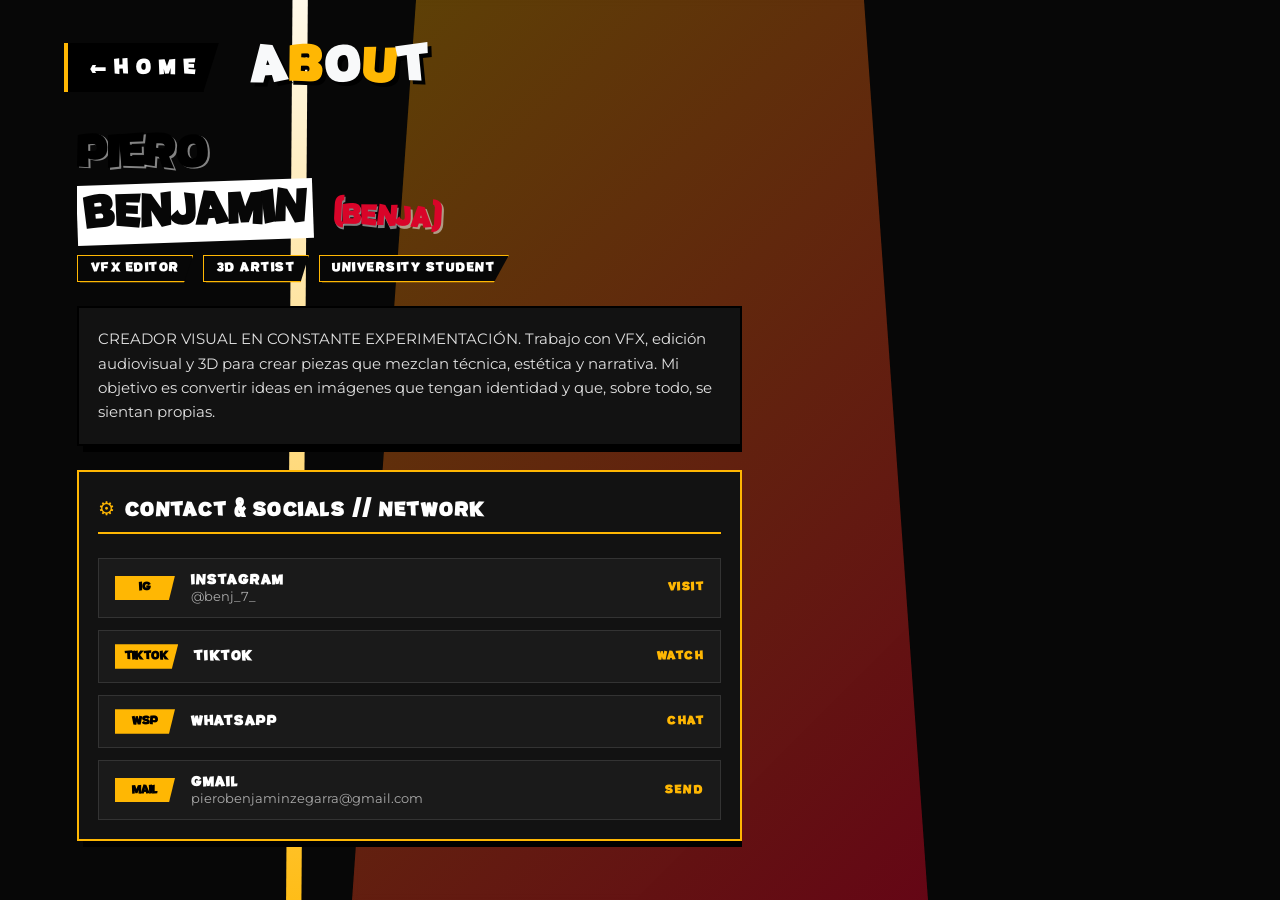
==== about.html @ 5048f547 "Publicacion inicial del portafolio Persona 3 UI" ====
<!--
  Archivo: about.html
  Descripción: Estructura HTML5 para la sección Sobre Mí en Modo Oscuro con video bg_about.mp4, tema Amarillo Eléctrico (#ffb703), perfil de Benja y Gear Stats.
  Fecha de última modificación: 2026-08-24
  Autor: Antigravity
-->
<!DOCTYPE html>
<html lang="es">
<head>
  <meta charset="UTF-8">
  <meta name="viewport" content="width=device-width, initial-scale=1.0">
  <title>Sobre Mí -(Benja)</title>
  <!-- Importación de Google Fonts: 'Anton' y 'Montserrat' -->
  <link rel="preconnect" href="https://fonts.googleapis.com">
  <link rel="preconnect" href="https://fonts.gstatic.com" crossorigin>
  <link href="https://fonts.googleapis.com/css2?family=Anton&family=Montserrat:wght@500;700;900&display=swap" rel="stylesheet">
  <link rel="stylesheet" href="styles.css?v=6.0">
</head>
<body class="theme-yellow-about">

  <!-- Cortinilla de Transición de Persiana (scaleX desde el centro) -->
  <div id="page-transition" class="scale-wipe active"></div>

  <!-- Fallback inmediato para asegurar el retiro de la cortinilla en cualquier entorno -->
  <script>
    requestAnimationFrame(() => {
      const pt = document.getElementById('page-transition');
      if (pt) {
        pt.classList.add('exit');
        setTimeout(() => { pt.classList.remove('exit', 'active'); }, 150);
      }
    });
  </script>

  <!-- Contenedor global (100vw, 100vh) -->
  <div class="p3r-global-container">

    <!-- Video de Fondo Animado para Sobre Mí -->
    <video class="bg-animated" autoplay loop muted playsinline>
      <source src="assets/videos/bg_about.mp4" type="video/mp4">
    </video>

    <!-- Bloque poligonal masivo en el centro de la pantalla (#accent-panel) -->
    <div id="accent-panel"></div>

    <!-- Franja de acento oblicua secundaria -->
    <div class="p3r-yellow-slash"></div>

    <!-- Sistema de Partículas Flotantes en Amarillo/Blanco -->
    <div id="particles-container">
      <div class="particle p1"></div>
      <div class="particle p2"></div>
      <div class="particle p3"></div>
      <div class="particle p4"></div>
      <div class="particle p5"></div>
      <div class="particle p6"></div>
      <div class="particle p7"></div>
      <div class="particle p8"></div>
    </div>

    <!-- Encabezado con Botón de Regreso -->
    <header class="p3r-header-nav">
      <a href="index.html" class="p3r-back-btn btn-yellow">
        <span>&larr;</span> <span>H</span><span>O</span><span>M</span><span>E</span>
      </a>
      <h1 class="p3r-page-title title-yellow">
        <span>A</span><span>B</span><span>O</span><span>U</span><span>T</span>
      </h1>
    </header>

    <!-- Lado Izquierdo: Bloque de Texto Dinámico & Perfil -->
    <main class="about-content-left">

      <!-- Nombre Principal Dinámico -->
      <div class="profile-header-box">
        <h1 class="profile-fullname">
          <span>P</span><span>I</span><span>E</span><span>R</span><span>O</span>
          <br>
          <span class="highlight-yellow"><span>B</span><span>E</span><span>N</span><span>J</span><span>A</span><span>M</span><span>I</span><span>N</span></span>
          <span class="nickname-tag">(BENJA)</span>
        </h1>

        <!-- Títulos Destacados -->
        <div class="profile-roles-container">
          <span class="role-badge">VFX EDITOR</span>
          <span class="role-badge">3D ARTIST</span>
          <span class="role-badge">UNIVERSITY STUDENT</span>
        </div>
      </div>

      <!-- Biografía Breve -->
      <div class="profile-bio-box">
        <p>
          CREADOR VISUAL EN CONSTANTE EXPERIMENTACIÓN.
Trabajo con VFX, edición audiovisual y 3D para crear piezas que mezclan técnica, estética y narrativa. Mi objetivo es convertir ideas en imágenes que tengan identidad y que, sobre todo, se sientan propias.
        </p>
      </div>

      <!-- Sección de Redes Sociales y Contacto: CONTACT & SOCIALS // NETWORK -->
      <section class="gear-inventory-box">
        <div class="inventory-header">
          <span class="inv-icon">&#9881;</span>
          <h2>CONTACT & SOCIALS // NETWORK</h2>
        </div>

        <div class="social-grid">
          <!-- Item 1: Instagram -->
          <a href="https://www.instagram.com/benj_7_/?hl=es" target="_blank" rel="noopener noreferrer" class="social-btn inventory-item">
            <div class="item-slot-icon">IG</div>
            <div class="item-details">
              <span class="item-name">INSTAGRAM</span>
              <span class="item-spec">@benj_7_</span>
            </div>
            <span class="item-status">VISIT</span>
          </a>

          <!-- Item 2: TikTok -->
          <a href="https://www.tiktok.com/@perrowaton.edits?is_from_webapp=1&sender_device=pc" target="_blank" rel="noopener noreferrer" class="social-btn inventory-item">
            <div class="item-slot-icon">TIKTOK</div>
            <div class="item-details">
              <span class="item-name">TIKTOK</span>
            </div>
            <span class="item-status">WATCH</span>
          </a>

          <!-- Item 3: WhatsApp -->
          <a href="https://wa.me/51964593718" target="_blank" rel="noopener noreferrer" class="social-btn inventory-item">
            <div class="item-slot-icon">WSP</div>
            <div class="item-details">
              <span class="item-name">WHATSAPP</span>
            </div>
            <span class="item-status">CHAT</span>
          </a>

          <!-- Item 4: Gmail -->
          <a href="https://mail.google.com/mail/?view=cm&fs=1&to=pierobenjaminzegarra@gmail.com" target="_blank" rel="noopener noreferrer" class="social-btn inventory-item">
            <div class="item-slot-icon">MAIL</div>
            <div class="item-details">
              <span class="item-name">GMAIL</span>
              <span class="item-spec">pierobenjaminzegarra@gmail.com</span>
            </div>
            <span class="item-status">SEND</span>
          </a>
        </div>
      </section>

    </main>

    <!-- Lado Derecho: Contenedor del Avatar (Preparado para render PNG transparente) -->
    <div id="avatar-container">
      <!-- Espacio reservado listo para recibir el render PNG del personaje -->
    </div>

  </div>

  <!-- Script JavaScript Principal -->
  <script type="module" src="script.js"></script>
</body>
</html>
---- styles.css ----
/*
  Archivo: styles.css
  Descripción: Estilos CSS para Persona 3 Reload con Habilidades compactadas a 40vw (sin franja cruzada en skills.html), dejando 100% libre el rostro y cuerpo del personaje en el video, fuente 'Potato_sans-Black', rebote muelle e inversión de colores.
  Fecha de última modificación: 2026-08-24
  Autor: Antigravity
*/

/* Importación de fuente personalizada local Potato_sans-Black */
@font-face {
  font-family: 'Potato_sans-Black';
  src: url('assets/fonts/Potato_sans-Black.otf') format('opentype'),
       url('assets/fonts/Potato_sans-Black.woff2') format('woff2'),
       url('assets/fonts/Potato_sans-Black.woff') format('woff'),
       url('assets/fonts/Potato_sans-Black.ttf') format('truetype'),
       local('Potato_sans-Black'),
       local('Potato Sans Black'),
       local('PotatoSans-Black');
  font-weight: 900;
  font-style: normal;
  font-display: swap;
}

/* 
  Definición de Variables CSS de la Paleta de Colores
*/
:root {
  --primary-color: #00b4d8;
  --secondary-color: #03045e;
  --accent-light: #f4f6f9;
  --dark-bg: #000000;
  --shadow-color: #000000;

  /* Modo Oscuro (Dark Mode Persona UI) */
  --bg-dark-base: #070707;
  --text-main: #f8f9fa;
  --accent-red: #d90429;
  --accent-cyan: #00f5d4;
  --accent-yellow: #ffb703;
  --card-bg: #1e1e1e;
}

/* Reset global - Restricción estricta: Ángulos afilados (sin border-radius) */
* {
  margin: 0;
  padding: 0;
  box-sizing: border-box;
  border-radius: 0 !important;
}

html, body {
  width: 100vw;
  height: 100vh;
  overflow: hidden;
  font-family: 'Montserrat', sans-serif;
  background-color: var(--bg-dark-base);
  color: var(--text-main);
}

body.theme-dark-crimson,
body.theme-cyan-skills,
body.theme-yellow-about {
  background-color: var(--bg-dark-base);
}

/* 
  1. Contenedor Global Absoluto
*/
.p3r-global-container {
  position: absolute;
  top: 0;
  left: 0;
  width: 100vw;
  height: 100vh;
  overflow: hidden;
  background-color: transparent !important;
  z-index: 1;
}

body.theme-dark-crimson .p3r-global-container,
body.theme-cyan-skills .p3r-global-container,
body.theme-yellow-about .p3r-global-container {
  background-color: transparent !important;
}

/* 
  Video de Fondo Animado (.bg-animated)
*/
.bg-animated {
  position: absolute;
  top: 0;
  left: 0;
  width: 100vw;
  height: 100vh;
  object-fit: cover;
  z-index: 2;
  pointer-events: none;
  opacity: 1;
  filter: contrast(105%) brightness(100%);
}

/* 
  2. Geometría (#accent-panel) - Ajustada en todas las pestañas
*/
#accent-panel {
  position: absolute;
  top: 0;
  left: 0;
  width: 35vw;
  height: 100vh;
  background: linear-gradient(135deg, rgba(217, 4, 41, 0.35) 0%, rgba(7, 7, 7, 0.8) 100%);
  clip-path: polygon(0 0, 85% 0, 65% 100%, 0 100%);
  z-index: 3;
  backdrop-filter: blur(4px);
}

body.theme-cyan-skills #accent-panel {
  position: absolute;
  top: 0;
  right: 0;
  left: auto;
  width: 30vw;
  height: 100vh;
  background: linear-gradient(135deg, rgba(0, 245, 212, 0.25) 0%, rgba(0, 119, 182, 0.5) 100%);
  clip-path: polygon(50% 0, 100% 0, 100% 100%, 30% 100%);
  z-index: 3;
  backdrop-filter: blur(4px);
}

body.theme-yellow-about #accent-panel {
  position: absolute;
  top: 0;
  left: 25vw;
  width: 50vw;
  height: 100vh;
  background: linear-gradient(135deg, rgba(255, 183, 3, 0.35) 0%, rgba(217, 4, 41, 0.45) 100%);
  clip-path: polygon(15% 0, 85% 0, 95% 100%, 5% 100%);
  z-index: 3;
  backdrop-filter: blur(4px);
}

/* 
  Franjas Diagonales de Acento Afiladas
*/
.p3r-left-slash {
  position: absolute;
  top: -10vh;
  left: 26vw;
  width: 3vw;
  height: 120vh;
  background: linear-gradient(180deg, #ffffff 0%, #d90429 100%);
  clip-path: polygon(30% 0, 70% 0, 50% 100%, 10% 100%);
  z-index: 4;
  box-shadow: 4px 0 15px rgba(217, 4, 41, 0.7);
}

.p3r-right-slash-cyan {
  position: absolute;
  top: -10vh;
  right: 26vw;
  width: 3vw;
  height: 120vh;
  background: linear-gradient(180deg, #ffffff 0%, #00f5d4 100%);
  clip-path: polygon(45% 0, 85% 0, 40% 100%, 0 100%);
  z-index: 4;
  box-shadow: -4px 0 15px rgba(0, 245, 212, 0.7);
}

.p3r-yellow-slash {
  position: absolute;
  top: -10vh;
  left: 22vw;
  width: 3vw;
  height: 120vh;
  background: linear-gradient(180deg, #ffffff 0%, #ffb703 100%);
  clip-path: polygon(30% 0, 70% 0, 50% 100%, 10% 100%);
  z-index: 4;
  box-shadow: 4px 0 15px rgba(255, 183, 3, 0.7);
}

/* 
  3. Sistema de Partículas Flotantes
*/
#particles-container {
  position: absolute;
  top: 0;
  left: 0;
  width: 100vw;
  height: 100vh;
  overflow: hidden;
  z-index: 3;
  pointer-events: none;
}

.particle {
  position: absolute;
  bottom: -30px;
  background: rgba(255, 255, 255, 0.4);
  border-radius: 50% !important;
  box-shadow: 0 0 10px rgba(0, 180, 216, 0.6);
  pointer-events: none;
  animation: floatUp 15s linear infinite;
}

body.theme-dark-crimson .particle { box-shadow: 0 0 10px rgba(217, 4, 41, 0.6); }
body.theme-cyan-skills .particle  { box-shadow: 0 0 10px rgba(0, 245, 212, 0.6); }
body.theme-yellow-about .particle { box-shadow: 0 0 10px rgba(255, 183, 3, 0.6); }

@keyframes floatUp {
  0% { transform: translateY(100vh) scale(0.8); opacity: 0; }
  20% { opacity: 0.6; }
  80% { opacity: 0.85; }
  100% { transform: translateY(-100vh) scale(1.25); opacity: 0; }
}

.particle.p1  { left: 5%;  width: 8px;  height: 8px;  animation-duration: 12s; animation-delay: 0s;   background: rgba(255, 255, 255, 0.6); }
.particle.p2  { left: 14%; width: 14px; height: 14px; animation-duration: 18s; animation-delay: 2s;   background: rgba(217, 4, 41, 0.5); }
.particle.p3  { left: 22%; width: 6px;  height: 6px;  animation-duration: 10s; animation-delay: 4s;   background: rgba(255, 255, 255, 0.5); }
.particle.p4  { left: 30%; width: 12px; height: 12px; animation-duration: 15s; animation-delay: 1s;   background: rgba(248, 249, 250, 0.4); }
.particle.p5  { left: 38%; width: 10px; height: 10px; animation-duration: 13s; animation-delay: 5s;   background: rgba(255, 255, 255, 0.7); }
.particle.p6  { left: 45%; width: 16px; height: 16px; animation-duration: 19s; animation-delay: 3s;   background: rgba(0, 245, 212, 0.6); }
.particle.p7  { left: 52%; width: 8px;  height: 8px;  animation-duration: 11s; animation-delay: 6s;   background: rgba(255, 255, 255, 0.4); }
.particle.p8  { left: 60%; width: 15px; height: 15px; animation-duration: 16s; animation-delay: 0.5s; background: rgba(248, 249, 250, 0.5); }

/* 
  4. Elementos Geométricos de Inicio (index.html)
*/
.p3r-accent-layer {
  position: absolute;
  top: 0;
  right: 0;
  width: 35vw;
  height: 100vh;
  background: linear-gradient(135deg, rgba(0, 180, 216, 0.4) 0%, rgba(3, 4, 94, 0.65) 100%);
  clip-path: polygon(35% 0%, 100% 0%, 100% 100%, 10% 100%);
  z-index: 3;
  backdrop-filter: blur(3px);
}

.p3r-right-panel {
  position: absolute;
  top: 0;
  right: 0;
  width: 25vw;
  height: 100vh;
  background: linear-gradient(135deg, rgba(244, 246, 249, 0.35) 0%, rgba(200, 230, 245, 0.5) 100%);
  clip-path: polygon(45% 0%, 100% 0%, 100% 100%, 20% 100%);
  z-index: 4;
  backdrop-filter: blur(3px);
}

.p3r-slash-accent {
  position: absolute;
  top: -10vh;
  right: 24vw;
  width: 3.5vw;
  height: 120vh;
  background: linear-gradient(180deg, #ffffff 0%, #e0f7fa 100%);
  clip-path: polygon(45% 0%, 85% 0%, 40% 100%, 0% 100%);
  z-index: 5;
  box-shadow: -4px 0 15px rgba(255, 255, 255, 0.7);
}

/* 
  5. Bloque de Perfil (Inicio)
*/
.p3r-profile-block {
  position: absolute;
  top: 6vh;
  left: 5vw;
  z-index: 50;
  display: flex;
  flex-direction: column;
  gap: 0.4rem;
}

.p3r-profile-name {
  font-family: 'Potato_sans-Black', 'Anton', 'Impact', sans-serif;
  font-size: clamp(1.7rem, 2.6vw, 2.5rem);
  text-transform: uppercase;
  color: #ffffff;
  letter-spacing: 2px;
  line-height: 1.1;
  text-shadow: 3px 3px 0px #000000, 5px 5px 0px rgba(0, 0, 0, 0.7);
}

.p3r-profile-bio {
  font-family: 'Montserrat', sans-serif;
  font-weight: 700;
  font-size: clamp(0.75rem, 1.1vw, 0.95rem);
  color: #ffffff;
  background-color: #000000;
  padding: 0.4rem 0.8rem;
  display: inline-block;
  letter-spacing: 1.5px;
  text-transform: uppercase;
  clip-path: polygon(0 0, 100% 0, 95% 100%, 0 100%);
  width: fit-content;
}

/* 
  6. Menú de Navegación Persona 3 Reload
*/
.p3r-nav-menu {
  position: absolute;
  bottom: 8vh;
  left: 5vw;
  z-index: 50;
  display: flex;
  flex-direction: column;
  gap: 1.4rem;
  user-select: none;
}

.p3r-menu-item {
  display: inline-flex;
  align-items: center;
  text-decoration: none;
  font-family: 'Potato_sans-Black', 'Anton', 'Impact', sans-serif;
  font-size: clamp(2.5rem, 4.4vw, 4.0rem);
  text-transform: uppercase;
  letter-spacing: 2px;
  cursor: pointer;
  position: relative;
  padding: 0.2rem 0.8rem;
  transform-origin: left center;
  transition: transform 0.3s cubic-bezier(0.68, -0.6, 0.32, 1.6), background-color 0.2s ease, clip-path 0.2s ease;
}

.p3r-menu-item span {
  display: inline-block;
  color: #ffffff;
  text-shadow: 4px 4px 0px #000000;
  transition: transform 0.25s cubic-bezier(0.68, -0.6, 0.32, 1.6), color 0.2s ease, background-color 0.2s ease, box-shadow 0.2s ease, border-color 0.2s ease;
}

/* --- PROJECTS --- */
.p3r-menu-item[href="projects.html"] span:nth-child(1) {
  background-color: #ffffff; color: #000000 !important; text-shadow: none !important;
  padding: 0 0.45rem; margin: 0 0.1rem; transform: rotate(-7deg) scale(1.1) translateY(-2px);
  box-shadow: 3px 3px 0px #000000;
}
.p3r-menu-item[href="projects.html"] span:nth-child(2) {
  background-color: #ffffff; color: #000000 !important; text-shadow: none !important;
  padding: 0 0.45rem; margin: 0 0.1rem; transform: rotate(5deg) scale(1.05) translateY(1px);
  box-shadow: 3px 3px 0px #000000;
}
.p3r-menu-item[href="projects.html"] span:nth-child(3) {
  background-color: #000000; color: #ffffff !important; text-shadow: none !important;
  padding: 0 0.45rem; margin: 0 0.1rem; transform: rotate(-4deg) scale(1.08) translateY(-3px);
  box-shadow: 3px 3px 0px #00b4d8;
}
.p3r-menu-item[href="projects.html"] span:nth-child(4) {
  background-color: #000000; color: #ffffff !important; text-shadow: none !important;
  padding: 0 0.45rem; margin: 0 0.1rem; transform: rotate(6deg) scale(1.05) translateY(2px);
  box-shadow: 3px 3px 0px #00b4d8;
}
.p3r-menu-item[href="projects.html"] span:nth-child(5) { transform: rotate(-5deg) scale(1.02) translateY(-2px); }
.p3r-menu-item[href="projects.html"] span:nth-child(6) { transform: rotate(4deg) scale(0.98) translateY(2px); }
.p3r-menu-item[href="projects.html"] span:nth-child(7) { transform: rotate(-3deg) scale(1.04) translateY(-1px); }
.p3r-menu-item[href="projects.html"] span:nth-child(8) { transform: rotate(5deg) scale(0.96) translateY(2px); }

/* --- SKILLS --- */
.p3r-menu-item[href="skills.html"] span:nth-child(1) {
  background-color: #ffffff; color: #000000 !important; text-shadow: none !important;
  padding: 0 0.45rem; margin: 0 0.1rem; transform: rotate(-6deg) scale(1.1) translateY(-2px);
  box-shadow: 3px 3px 0px #000000;
}
.p3r-menu-item[href="skills.html"] span:nth-child(2) {
  background-color: #00b4d8; color: #ffffff !important; text-shadow: none !important;
  padding: 0 0.45rem; margin: 0 0.1rem; transform: rotate(5deg) scale(1.08) translateY(1px);
  box-shadow: 3px 3px 0px #000000;
}
.p3r-menu-item[href="skills.html"] span:nth-child(3) {
  background-color: #00b4d8; color: #ffffff !important; text-shadow: none !important;
  padding: 0 0.45rem; margin: 0 0.1rem; transform: rotate(-3deg) scale(1.05) translateY(-3px);
  box-shadow: 3px 3px 0px #000000;
}
.p3r-menu-item[href="skills.html"] span:nth-child(4) {
  background-color: #ffffff; color: #000000 !important; text-shadow: none !important;
  padding: 0 0.45rem; margin: 0 0.1rem; transform: rotate(6deg) scale(1.1) translateY(2px);
  box-shadow: 3px 3px 0px #000000;
}
.p3r-menu-item[href="skills.html"] span:nth-child(5) {
  background-color: #00b4d8; color: #ffffff !important; text-shadow: none !important;
  padding: 0 0.45rem; margin: 0 0.1rem; transform: rotate(-4deg) scale(1.05) translateY(-2px);
  box-shadow: 3px 3px 0px #000000;
}
.p3r-menu-item[href="skills.html"] span:nth-child(6) { transform: rotate(4deg) scale(0.97) translateY(2px); }

/* --- ABOUT --- */
.p3r-menu-item[href="about.html"] span:nth-child(1) {
  background-color: #000000; color: #ffffff !important; text-shadow: none !important;
  padding: 0 0.45rem; margin: 0 0.1rem; transform: rotate(-7deg) scale(1.1) translateY(-2px);
  box-shadow: 3px 3px 0px #00b4d8;
}
.p3r-menu-item[href="about.html"] span:nth-child(2) {
  background-color: #ffffff; color: #000000 !important; text-shadow: none !important;
  padding: 0 0.45rem; margin: 0 0.1rem; transform: rotate(5deg) scale(1.08) translateY(1px);
  box-shadow: 3px 3px 0px #000000;
}
.p3r-menu-item[href="about.html"] span:nth-child(3) {
  background-color: #ffffff; color: #000000 !important; text-shadow: none !important;
  padding: 0 0.45rem; margin: 0 0.1rem; transform: rotate(-4deg) scale(1.05) translateY(-3px);
  box-shadow: 3px 3px 0px #000000;
}
.p3r-menu-item[href="about.html"] span:nth-child(4) {
  background-color: #ffffff; color: #000000 !important; text-shadow: none !important;
  padding: 0 0.45rem; margin: 0 0.1rem; transform: rotate(4deg) scale(1.08) translateY(2px);
  box-shadow: 3px 3px 0px #000000;
}
.p3r-menu-item[href="about.html"] span:nth-child(5) { transform: rotate(-5deg) scale(0.98) translateY(-2px); }

/* HOVER: REBOTE ELÁSTICO + MARCO NEGRO OBLICUO */
.p3r-menu-item:hover {
  background-color: #000000;
  clip-path: polygon(-4% 0%, 106% 0%, 97% 100%, -7% 100%);
  transform: scale(1.15) translateX(30px) rotate(-2.5deg);
}

.p3r-menu-item[href="projects.html"]:hover span:nth-child(1),
.p3r-menu-item[href="projects.html"]:hover span:nth-child(2),
.p3r-menu-item[href="skills.html"]:hover span:nth-child(1),
.p3r-menu-item[href="skills.html"]:hover span:nth-child(4),
.p3r-menu-item[href="about.html"]:hover span:nth-child(2),
.p3r-menu-item[href="about.html"]:hover span:nth-child(3),
.p3r-menu-item[href="about.html"]:hover span:nth-child(4) {
  background-color: #000000 !important;
  color: #ffffff !important;
  border: 2px solid #ffffff;
  box-shadow: 3px 3px 0px #00b4d8 !important;
}

.p3r-menu-item[href="skills.html"]:hover span:nth-child(2),
.p3r-menu-item[href="skills.html"]:hover span:nth-child(3),
.p3r-menu-item[href="skills.html"]:hover span:nth-child(5) {
  background-color: #ffffff !important;
  color: #00b4d8 !important;
  border: 2px solid #00b4d8;
  box-shadow: 3px 3px 0px #ffffff !important;
}

.p3r-menu-item[href="projects.html"]:hover span:nth-child(3),
.p3r-menu-item[href="projects.html"]:hover span:nth-child(4),
.p3r-menu-item[href="about.html"]:hover span:nth-child(1) {
  background-color: #00b4d8 !important;
  color: #000000 !important;
  box-shadow: 3px 3px 0px #ffffff !important;
}

.p3r-menu-item[href="projects.html"]:hover span:nth-child(n+5),
.p3r-menu-item[href="skills.html"]:hover span:nth-child(6),
.p3r-menu-item[href="about.html"]:hover span:nth-child(5) {
  color: #ffffff;
  text-shadow: 3px 3px 0px #00b4d8;
}

.p3r-menu-item::after {
  content: '◄';
  position: absolute;
  right: -2.8rem;
  font-size: 2.2rem;
  color: #ffffff;
  opacity: 0;
  transform: translateX(-20px) scale(0.7);
  transition: opacity 0.2s ease, transform 0.3s cubic-bezier(0.68, -0.6, 0.32, 1.6);
}

.p3r-menu-item:hover::after {
  opacity: 1;
  transform: translateX(0) scale(1.1);
}

/* 
  7. Contenedor de Personaje (Inicio)
*/
#character-art {
  position: absolute;
  bottom: 0;
  right: -5%;
  height: 95vh;
  width: auto;
  z-index: 10;
  display: flex;
  align-items: flex-end;
  justify-content: flex-end;
  pointer-events: none;
}

#character-art img {
  height: 100%;
  width: auto;
  object-fit: contain;
  filter: drop-shadow(-10px 10px 20px rgba(0, 0, 0, 0.4));
}

/* 
  8. Cortinillas de Transición Digital Snap (#page-transition)
*/
#page-transition {
  position: fixed;
  top: 0;
  left: 0;
  width: 100vw;
  height: 100vh;
  background: linear-gradient(135deg, #0077b6 0%, #03045e 40%, #000000 100%);
  clip-path: polygon(0 0, 100% 0, 85% 100%, 0% 100%);
  z-index: 9999;
  pointer-events: none;
  opacity: 0;
  transition: opacity 0.15s ease-out;
}

#page-transition::before {
  content: '';
  position: absolute;
  top: 0;
  left: -15vw;
  width: 35vw;
  height: 100vh;
  background-color: #00b4d8;
  clip-path: polygon(35% 0, 85% 0, 50% 100%, 0 100%);
  opacity: 0.9;
}

#page-transition::after {
  content: '';
  position: absolute;
  top: 0;
  left: 0;
  width: 12vw;
  height: 100vh;
  background-color: #ffffff;
  clip-path: polygon(45% 0, 85% 0, 40% 100%, 0 100%);
}

body.theme-cyan-skills #page-transition { background: linear-gradient(135deg, #00f5d4 0%, #0077b6 40%, #000000 100%); }
body.theme-cyan-skills #page-transition::before { background-color: #00f5d4; }

#page-transition.active { opacity: 1; pointer-events: all; transition: opacity 0.15s ease-in; }
#page-transition.exit { opacity: 0; pointer-events: none; transition: opacity 0.15s ease-out; }

/* Transición Vertical (#page-transition.vertical-wipe) */
#page-transition.vertical-wipe {
  background: linear-gradient(180deg, #d90429 0%, #070707 70%, #000000 100%);
  clip-path: polygon(0 0, 100% 0, 100% 88%, 0 100%);
  opacity: 0;
  transition: opacity 0.15s ease-out;
}

#page-transition.vertical-wipe::before {
  left: 0;
  top: -15vh;
  width: 100vw;
  height: 35vh;
  background-color: #f8f9fa;
  clip-path: polygon(0 35%, 100% 0, 100% 85%, 0 100%);
}

#page-transition.vertical-wipe::after {
  left: 0;
  top: 0;
  width: 100vw;
  height: 15vh;
  background-color: var(--accent-red);
  clip-path: polygon(0 45%, 100% 0, 100% 85%, 0 100%);
}

#page-transition.vertical-wipe.active { opacity: 1; pointer-events: all; transition: opacity 0.15s ease-in; }
#page-transition.vertical-wipe.exit { opacity: 0; pointer-events: none; transition: opacity 0.15s ease-out; }

/* Transición de Persiana (#page-transition.scale-wipe) */
#page-transition.scale-wipe {
  background: linear-gradient(135deg, #ffb703 0%, #d90429 50%, #000000 100%);
  clip-path: polygon(0 0, 100% 0, 100% 100%, 0 100%);
  opacity: 0;
  transition: opacity 0.15s ease-out;
}

#page-transition.scale-wipe::before {
  left: 30vw;
  top: 0;
  width: 40vw;
  height: 100vh;
  background-color: var(--accent-yellow);
  clip-path: polygon(20% 0, 80% 0, 60% 100%, 0 100%);
  opacity: 0.9;
}

#page-transition.scale-wipe.active { opacity: 1; pointer-events: all; transition: opacity 0.15s ease-in; }
#page-transition.scale-wipe.exit { opacity: 0; pointer-events: none; transition: opacity 0.15s ease-out; }

/* 
  9. Header y Botones de Regreso
*/
.p3r-header-nav {
  position: absolute;
  top: 4vh;
  left: 5vw;
  right: 5vw;
  z-index: 60;
  display: flex;
  align-items: center;
  gap: 2rem;
}

.p3r-back-btn {
  display: inline-flex;
  align-items: center;
  gap: 0.5rem;
  text-decoration: none;
  font-family: 'Potato_sans-Black', 'Anton', sans-serif;
  font-size: 1.5rem;
  color: #ffffff;
  background-color: #000000;
  padding: 0.4rem 1.4rem;
  clip-path: polygon(0 0, 100% 0, 90% 100%, 0 100%);
  border-left: 4px solid var(--accent-red);
  box-shadow: 4px 4px 0px #000000;
  transition: transform 0.3s cubic-bezier(0.68, -0.6, 0.32, 1.6), background-color 0.15s ease;
}

.p3r-back-btn:hover {
  transform: scale(1.15) translateX(-5px);
  background-color: #000000;
  box-shadow: 6px 6px 0px var(--accent-red);
}

.p3r-back-btn.btn-cyan { border-left-color: var(--accent-cyan); }
.p3r-back-btn.btn-cyan:hover { box-shadow: 6px 6px 0px var(--accent-cyan); }

.p3r-back-btn.btn-yellow { border-left-color: var(--accent-yellow); }
.p3r-back-btn.btn-yellow:hover { box-shadow: 6px 6px 0px var(--accent-yellow); }

.p3r-page-title {
  font-family: 'Potato_sans-Black', 'Anton', sans-serif;
  font-size: clamp(2.2rem, 4.5vw, 3.8rem);
  color: var(--text-main);
  text-shadow: 4px 4px 0px #000000;
  letter-spacing: 2px;
}

.p3r-page-title span { display: inline-block; }
.p3r-page-title span:nth-child(odd) { transform: rotate(-3deg); color: var(--text-main); }
.p3r-page-title span:nth-child(even) { transform: rotate(4deg); color: var(--accent-red); }

.p3r-page-title.title-cyan span:nth-child(even) { color: var(--accent-cyan); }
.p3r-page-title.title-yellow span:nth-child(even) { color: var(--accent-yellow); }

/* 
  10. Estilos Bento Grid (projects.html)
*/
.bento-wrapper {
  position: absolute;
  top: 15vh;
  left: 5vw;
  right: 5vw;
  bottom: 4vh;
  z-index: 50;
  overflow-y: auto;
  scrollbar-width: none;
  backface-visibility: hidden;
  animation: p3Snap 0.25s cubic-bezier(0.1, 0.9, 0.2, 1) forwards;
}

.bento-wrapper::-webkit-scrollbar { display: none; }

.bento-container {
  display: grid;
  gap: 15px;
  grid-template-columns: 1fr 1fr;
  width: 100%;
  padding-bottom: 2rem;
}

.bento-card {
  background-color: var(--card-bg);
  border: 1px solid var(--accent-red);
  padding: 1.5rem;
  position: relative;
  display: flex;
  flex-direction: column;
  justify-content: space-between;
  gap: 1rem;
  box-shadow: 6px 6px 0px #000000;
  transition: transform 0.3s cubic-bezier(0.68, -0.6, 0.32, 1.6), box-shadow 0.15s ease, border-color 0.15s ease, background-color 0.15s ease;
  animation: bentoFadeIn 0.5s cubic-bezier(0.175, 0.885, 0.32, 1.275) both;
}

.bento-card:hover {
  transform: translateY(-8px) translateX(-3px) scale(1.02);
  border-color: #ffffff;
  box-shadow: 10px 10px 0px var(--accent-red);
}

.bento-card:hover h2 {
  background-color: #000000;
  color: #ffffff;
  padding: 0.3rem 0.8rem;
  clip-path: polygon(-3% 0%, 105% 0%, 97% 100%, -5% 100%);
  width: fit-content;
}

.bento-card.bento-central { grid-column: 1 / 2; grid-row: 1 / 2; min-height: 380px; background: radial-gradient(circle at center, #2a2a2a 0%, #1e1e1e 100%); }
.bento-card.bento-script  { grid-column: 1 / 2; grid-row: 2 / 3; }
.bento-card.bento-vfx     { grid-column: 2 / 3; grid-row: 2 / 3; }
.bento-card.bento-videoclips {
  grid-column: 1 / -1;
  grid-row: 3 / 4;
  background-color: #1e1e1e;
  border: 1px solid #d90429;
  padding: 20px;
  position: relative;
  display: flex;
  flex-direction: column;
  justify-content: space-between;
  gap: 0.8rem;
  overflow: hidden;
}

.card-badge {
  font-family: 'Potato_sans-Black', 'Anton', sans-serif;
  font-size: 0.75rem;
  letter-spacing: 1.5px;
  color: #ffffff;
  background-color: var(--accent-red);
  padding: 0.2rem 0.6rem;
  width: fit-content;
  clip-path: polygon(0 0, 100% 0, 90% 100%, 0 100%);
}

.bento-card h2 {
  font-family: 'Potato_sans-Black', 'Anton', sans-serif;
  font-size: 1.5rem;
  text-transform: uppercase;
  color: var(--text-main);
  letter-spacing: 1px;
  transition: background-color 0.15s ease, padding 0.15s ease;
}

/* 
  Contenedor Three.js (#threejs-container)
*/
#threejs-container {
  flex: 1;
  width: 100%;
  min-height: 240px;
  position: relative;
  overflow: hidden;
  display: flex;
  justify-content: center;
  align-items: center;
}

#threejs-container canvas {
  width: 100% !important;
  height: 100% !important;
  outline: none;
}

/* 
  Carrusel Horizontal de Videoclips (.carousel-container)
*/
.carousel-container {
  position: relative;
  width: 100%;
  overflow: hidden;
  display: flex;
  align-items: center;
  margin-top: 0.2rem;
}

.carousel-viewport {
  width: 100%;
  overflow: hidden;
  position: relative;
}

.carousel-track {
  display: flex;
  transition: transform 0.4s cubic-bezier(0.85, 0, 0.15, 1);
  width: 100%;
}

.carousel-slide {
  flex: 0 0 100%;
  min-width: 100%;
  display: flex;
  justify-content: center;
  align-items: center;
  padding: 20px 80px;
  background-color: transparent;
}

.carousel-slide video,
.carousel-slide iframe {
  width: 90%;
  max-width: 1400px;
  aspect-ratio: 16 / 9;
  height: auto;
  border: none;
  box-shadow: 0px 5px 15px rgba(0, 0, 0, 0.5);
}

.carousel-slide.placeholder-slide .slide-placeholder-content {
  width: 90%;
  max-width: 1400px;
  aspect-ratio: 16 / 9;
  display: flex;
  align-items: center;
  justify-content: center;
  background-color: #1a1a1a;
  border: 1px dashed #333333;
  box-shadow: 0px 5px 15px rgba(0, 0, 0, 0.5);
  font-family: 'Potato_sans-Black', 'Anton', sans-serif;
  font-size: 1.5rem;
  color: #666666;
  letter-spacing: 2px;
}

/* Botones de Navegación Flotantes estilo Persona 3 Reload */
.carousel-btn {
  position: absolute;
  top: 50%;
  transform: translateY(-50%);
  z-index: 20;
  background-color: #070707;
  color: #ffffff;
  border: 2px solid #333333;
  font-family: 'Potato_sans-Black', 'Anton', sans-serif;
  font-size: 1.5rem;
  padding: 0.6rem 1.1rem;
  cursor: pointer;
  clip-path: polygon(10% 0, 100% 0, 90% 100%, 0 100%);
  transition: background-color 0.2s ease, border-color 0.2s ease, transform 0.2s ease, box-shadow 0.2s ease;
  box-shadow: 4px 4px 0px #000000;
}

.carousel-btn.btn-prev {
  left: 10px;
}

.carousel-btn.btn-next {
  right: 10px;
}

.carousel-btn:hover {
  background-color: #d90429;
  border-color: #ffffff;
  color: #ffffff;
  transform: translateY(-50%) scale(1.1);
  box-shadow: 6px 6px 0px #000000;
}

.viewport-placeholder {
  flex: 1;
  display: flex;
  justify-content: center;
  align-items: center;
  perspective: 600px;
  min-height: 180px;
}

.cube-wireframe {
  width: 90px;
  height: 90px;
  position: relative;
  transform-style: preserve-3d;
  animation: rotateCube 12s infinite linear;
  cursor: grab;
}

@keyframes rotateCube {
  0% { transform: rotateX(0deg) rotateY(0deg); }
  100% { transform: rotateX(360deg) rotateY(360deg); }
}

.cube-wireframe .face {
  position: absolute;
  width: 90px;
  height: 90px;
  border: 2px solid var(--accent-red);
  background: rgba(217, 4, 41, 0.15);
  display: flex;
  align-items: flex-end;
  justify-content: flex-end;
  padding: 4px;
  font-family: 'Potato_sans-Black', 'Anton', sans-serif;
  font-size: 1.1rem;
  color: #ffffff;
}

.cube-wireframe .front  { transform: translateZ(45px); }
.cube-wireframe .back   { transform: rotateY(180deg) translateZ(45px); }
.cube-wireframe .right  { transform: rotateY(90deg) translateZ(45px); }
.cube-wireframe .left   { transform: rotateY(-90deg) translateZ(45px); }
.cube-wireframe .top    { transform: rotateX(90deg) translateZ(45px); }
.cube-wireframe .bottom { transform: rotateX(-90deg) translateZ(45px); }

.code-preview {
  background-color: #0d0d0d;
  border: 1px solid #333;
  padding: 0.8rem;
  overflow-x: auto;
  font-family: 'Fira Code', monospace;
  font-size: 0.8rem;
  color: #00b4d8;
}

.code-preview code { white-space: pre-wrap; }
.render-thumb-box { background-color: #121212; border: 1px dashed var(--accent-red); height: 90px; display: flex; align-items: center; justify-content: center; }
.thumb-preview { text-align: center; }
.poly-icon { font-size: 1.8rem; color: var(--accent-red); display: block; }
.thumb-preview p { font-size: 0.75rem; font-weight: 700; color: #888; }
.vfx-content p { font-size: 0.85rem; line-height: 1.4; color: #ccc; margin-bottom: 0.8rem; }
.vfx-specs { list-style: none; font-size: 0.8rem; color: var(--accent-red); display: flex; flex-direction: column; gap: 0.3rem; }
.card-tech { font-family: 'Montserrat', sans-serif; font-weight: 700; font-size: 0.75rem; color: var(--accent-red); letter-spacing: 1px; border-top: 1px solid #333; padding-top: 0.5rem; }

@keyframes bentoFadeIn {
  0% { opacity: 0; transform: translateY(50px) scale(0.94); }
  100% { opacity: 1; transform: translateY(0) scale(1); }
}

.bento-card:nth-child(1) { animation-delay: 0.1s; }
.bento-card:nth-child(2) { animation-delay: 0.2s; }
.bento-card:nth-child(3) { animation-delay: 0.3s; }
.bento-card:nth-child(4) { animation-delay: 0.4s; }

/* 
  11. Estilos Página Habilidades (skills.html)
  Compactado a 40vw a la izquierda para despejar completamente el rostro del personaje en el video
*/
.skills-wrapper {
  position: absolute;
  top: 14vh;
  left: 5vw;
  width: 40vw;
  bottom: 4vh;
  z-index: 50;
  overflow-y: auto;
  scrollbar-width: none;
}

.skills-wrapper::-webkit-scrollbar { display: none; }

.skills-grid {
  display: flex;
  flex-direction: column;
  gap: 0.9rem;
  width: 100%;
  padding-bottom: 1.5rem;
}

/* 
  11. Estilos Página Habilidades (skills.html) - Skill Stats Persona 3 Reload (Cyan Tech)
*/
.skills-wrapper {
  position: absolute;
  top: 16vh;
  left: 6vw;
  width: 44vw;
  max-width: 650px;
  z-index: 50;
  backface-visibility: hidden;
}

.skills-container {
  background-color: rgba(5, 17, 26, 0.95);
  border: 2px solid #00e5ff;
  padding: 2rem;
  box-shadow: 8px 8px 0px #000000;
  display: flex;
  flex-direction: column;
  gap: 1.4rem;
  clip-path: polygon(0 0, 100% 0, 98% 100%, 0 100%);
  backface-visibility: hidden;
  animation: p3Snap 0.25s cubic-bezier(0.1, 0.9, 0.2, 1) forwards;
}

/* Animación Digital Snap Estilo Persona 3 (Escalado rápido sin movimientos laterales) */
@keyframes p3Snap {
  0% {
    opacity: 0;
    transform: scale(0.97);
  }
  100% {
    opacity: 1;
    transform: scale(1);
  }
}

.skills-header {
  display: flex;
  flex-direction: column;
  gap: 0.3rem;
  border-bottom: 2px solid #00e5ff;
  padding-bottom: 0.8rem;
  margin-bottom: 0.2rem;
  backface-visibility: hidden;
}

.skills-header .cat-num {
  font-family: 'Potato_sans-Black', 'Anton', sans-serif;
  font-size: 0.75rem;
  letter-spacing: 2px;
  color: #000000;
  background-color: #00e5ff;
  padding: 0.2rem 0.6rem;
  width: fit-content;
  clip-path: polygon(0 0, 100% 0, 90% 100%, 0 100%);
}

.skills-header h2 {
  font-family: 'Potato_sans-Black', 'Anton', sans-serif;
  font-size: 1.8rem;
  letter-spacing: 2px;
  color: #ffffff;
  text-transform: uppercase;
}

.skill-item {
  display: flex;
  flex-direction: column;
  gap: 0.5rem;
  backface-visibility: hidden;
  transform: translateZ(0);
}

.skill-info {
  display: flex;
  justify-content: space-between;
  align-items: center;
}

.skill-title {
  font-family: 'Potato_sans-Black', 'Anton', sans-serif;
  font-weight: bold;
  font-size: 1.1rem;
  letter-spacing: 1.5px;
  color: #ffffff;
  text-transform: uppercase;
  transform: none; /* Sin inclinación */
}

.skill-value {
  font-family: 'Potato_sans-Black', 'Anton', sans-serif;
  font-weight: bold;
  font-size: 1.05rem;
  color: #00e5ff;
  letter-spacing: 1px;
  text-align: right;
}

.skill-track {
  background-color: #00111a;
  border: 1px solid #007a99;
  height: 25px;
  border-radius: 0;
  transform: skewX(-15deg) translateZ(0);
  overflow: hidden;
  position: relative;
  box-shadow: 3px 3px 0px #000000;
  backface-visibility: hidden;
}

.skill-fill {
  background-color: #00e5ff;
  height: 100%;
  width: 0%;
  box-shadow: 0 0 12px rgba(0, 229, 255, 0.6);
  backface-visibility: hidden;
  transform: translateZ(0);
  animation: fillBar 1.5s cubic-bezier(0.1, 0.7, 0.1, 1) forwards;
}

/* Cascada Escalonada para Relleno de Barras Persona 3 */
.skills-container .skill-item:nth-child(2) .skill-fill { animation-delay: 0.1s; }
.skills-container .skill-item:nth-child(3) .skill-fill { animation-delay: 0.2s; }
.skills-container .skill-item:nth-child(4) .skill-fill { animation-delay: 0.3s; }
.skills-container .skill-item:nth-child(5) .skill-fill { animation-delay: 0.4s; }

@keyframes fillBar {
  from {
    width: 0%;
  }
  to {
    width: var(--fill-percent, 85%);
  }
}

/* 
  12. Estilos Página Sobre Mí (about.html)
*/
.about-content-left {
  position: absolute;
  top: 14vh;
  left: 6vw;
  width: 52vw;
  bottom: 4vh;
  z-index: 50;
  display: flex;
  flex-direction: column;
  gap: 1.5rem;
  overflow-y: auto;
  scrollbar-width: none;
  backface-visibility: hidden;
  animation: p3Snap 0.25s cubic-bezier(0.1, 0.9, 0.2, 1) forwards;
}

.about-content-left::-webkit-scrollbar { display: none; }

.profile-fullname {
  font-family: 'Potato_sans-Black', 'Anton', sans-serif;
  font-size: clamp(2.2rem, 4vw, 3.5rem);
  line-height: 1.1;
  text-transform: uppercase;
  color: #000000;
  text-shadow: 2px 2px 0px rgba(255, 255, 255, 0.5);
}

.profile-fullname span { display: inline-block; }
.profile-fullname span:nth-child(odd) { transform: rotate(-2deg); }
.profile-fullname span:nth-child(even) { transform: rotate(3deg); }

.highlight-yellow {
  color: #070707;
  background-color: #ffffff;
  padding: 0.1rem 0.5rem;
  display: inline-block;
}

.nickname-tag {
  font-family: 'Potato_sans-Black', 'Anton', sans-serif;
  font-size: clamp(1.5rem, 2.5vw, 2.2rem);
  color: #d90429;
  margin-left: 0.5rem;
}

.profile-roles-container {
  display: flex;
  gap: 0.6rem;
  flex-wrap: wrap;
  margin-top: 0.8rem;
}

.role-badge {
  font-family: 'Potato_sans-Black', 'Anton', sans-serif;
  font-size: 0.9rem;
  letter-spacing: 1.5px;
  color: #ffffff;
  background-color: #070707;
  border: 1px solid var(--accent-yellow);
  padding: 0.3rem 0.8rem;
  clip-path: polygon(0 0, 100% 0, 92% 100%, 0 100%);
  box-shadow: 3px 3px 0px var(--accent-yellow);
}

.profile-bio-box {
  background-color: #121212;
  border: 2px solid #000000;
  padding: 1.2rem;
  box-shadow: 6px 6px 0px #000000;
}

.profile-bio-box p {
  font-family: 'Montserrat', sans-serif;
  font-size: 0.95rem;
  line-height: 1.6;
  color: #e0e0e0;
}

/* Gear Stats / Redes Sociales y Contacto (Estilo Inventario Persona 3 Reload) */
.gear-inventory-box {
  background-color: #121212;
  border: 2px solid var(--accent-yellow);
  padding: 1.2rem;
  box-shadow: 6px 6px 0px #000000;
  display: flex;
  flex-direction: column;
  gap: 1rem;
}

.inventory-header {
  display: flex;
  align-items: center;
  gap: 0.6rem;
  border-bottom: 2px solid var(--accent-yellow);
  padding-bottom: 0.5rem;
}

.inv-icon { font-size: 1.2rem; color: var(--accent-yellow); }

.inventory-header h2 {
  font-family: 'Potato_sans-Black', 'Anton', sans-serif;
  font-size: 1.4rem;
  letter-spacing: 1.5px;
  color: #ffffff;
}

/* Cuadrícula de Redes Sociales y Contacto (.social-grid y .social-btn.inventory-item) */
.social-grid {
  display: flex;
  flex-direction: column;
  gap: 0.8rem;
  margin-top: 0.5rem;
}

.social-btn.inventory-item {
  background-color: #1a1a1a;
  border: 1px solid #333333;
  padding: 0.8rem 1rem;
  display: flex;
  align-items: center;
  gap: 1rem;
  justify-content: space-between;
  text-decoration: none;
  transition: transform 0.3s cubic-bezier(0.68, -0.6, 0.32, 1.6), background-color 0.15s ease, border-color 0.15s ease;
}

.social-btn.inventory-item:hover {
  transform: translateX(12px) scale(1.02);
  border-color: var(--accent-yellow);
  background-color: #000000;
}

.social-btn.inventory-item:hover .item-name {
  color: var(--accent-yellow);
}

.social-btn.inventory-item:hover .item-status {
  background-color: var(--accent-yellow);
  color: #000000;
  padding: 0.2rem 0.5rem;
  clip-path: polygon(0 0, 100% 0, 90% 100%, 0 100%);
}

.item-slot-icon {
  font-family: 'Potato_sans-Black', 'Anton', sans-serif;
  font-size: 0.85rem;
  color: #000000;
  background-color: var(--accent-yellow);
  padding: 0.3rem 0.6rem;
  clip-path: polygon(0 0, 100% 0, 90% 100%, 0 100%);
  min-width: 60px;
  text-align: center;
}

.item-details {
  display: flex;
  flex-direction: column;
  flex: 1;
}

.item-name {
  font-family: 'Potato_sans-Black', 'Anton', sans-serif;
  font-weight: 700;
  font-size: 1rem;
  letter-spacing: 1px;
  color: #ffffff;
  transition: color 0.15s ease;
}

.item-spec {
  font-family: 'Montserrat', sans-serif;
  font-size: 0.8rem;
  color: #aaa;
}

.item-status {
  font-family: 'Potato_sans-Black', 'Anton', sans-serif;
  font-size: 0.85rem;
  color: var(--accent-yellow);
  letter-spacing: 1.5px;
  transition: all 0.15s ease;
}

/* Avatar Container */
#avatar-container {
  position: absolute;
  bottom: 0;
  right: 2vw;
  height: 90vh;
  width: 38vw;
  z-index: 10;
  display: flex;
  align-items: flex-end;
  justify-content: center;
  pointer-events: none;
}

#avatar-container img {
  height: 100%;
  width: auto;
  object-fit: contain;
  filter: drop-shadow(-10px 10px 25px rgba(0, 0, 0, 0.6));
}

/* Responsividad general */
@media (max-width: 900px) {
  .bento-container {
    grid-template-columns: 1fr;
  }
  .skills-wrapper,
  .about-content-left {
    width: 88vw;
  }
  #avatar-container {
    opacity: 0.25;
    width: 60vw;
  }
  .bento-card.bento-central,
  .bento-card.bento-vfx,
  .bento-card.bento-script,
  .bento-card.bento-renders,
  .bento-card.bento-videoclips,
  .skill-category-card.exploration-card {
    grid-column: span 1;
    grid-row: span 1;
  }
}

/* ==========================================================================
   Compatibilidad Responsiva Móvil (@media (max-width: 768px))
   ========================================================================== */
@media (max-width: 768px) {
  /* Bento Grid a Columna Unificada */
  .bento-container {
    display: flex !important;
    flex-direction: column !important;
    gap: 20px !important;
  }

  /* Resetear Posiciones de las Tarjetas Bento Grid */
  .bento-container > div,
  .bento-container > article,
  .bento-card {
    grid-column: auto !important;
    grid-row: auto !important;
    width: 100% !important;
  }

  /* Ajustes del Carrusel de Videoclips */
  .carousel-slide {
    padding: 10px 40px !important;
  }

  .carousel-slide iframe {
    width: 100% !important;
  }

  /* Botones Sociales (Network / Contact Persona UI) */
  .social-btn {
    padding: 15px !important;
    font-size: 0.85rem !important;
  }

  .social-btn i,
  .social-btn .item-slot-icon {
    font-size: 1.2rem !important;
  }

  /* Contenedor de Skills */
  .skills-wrapper {
    width: 90vw !important;
    left: 5vw !important;
  }

  .skills-container {
    width: 100% !important;
    padding: 10px !important;
  }
}
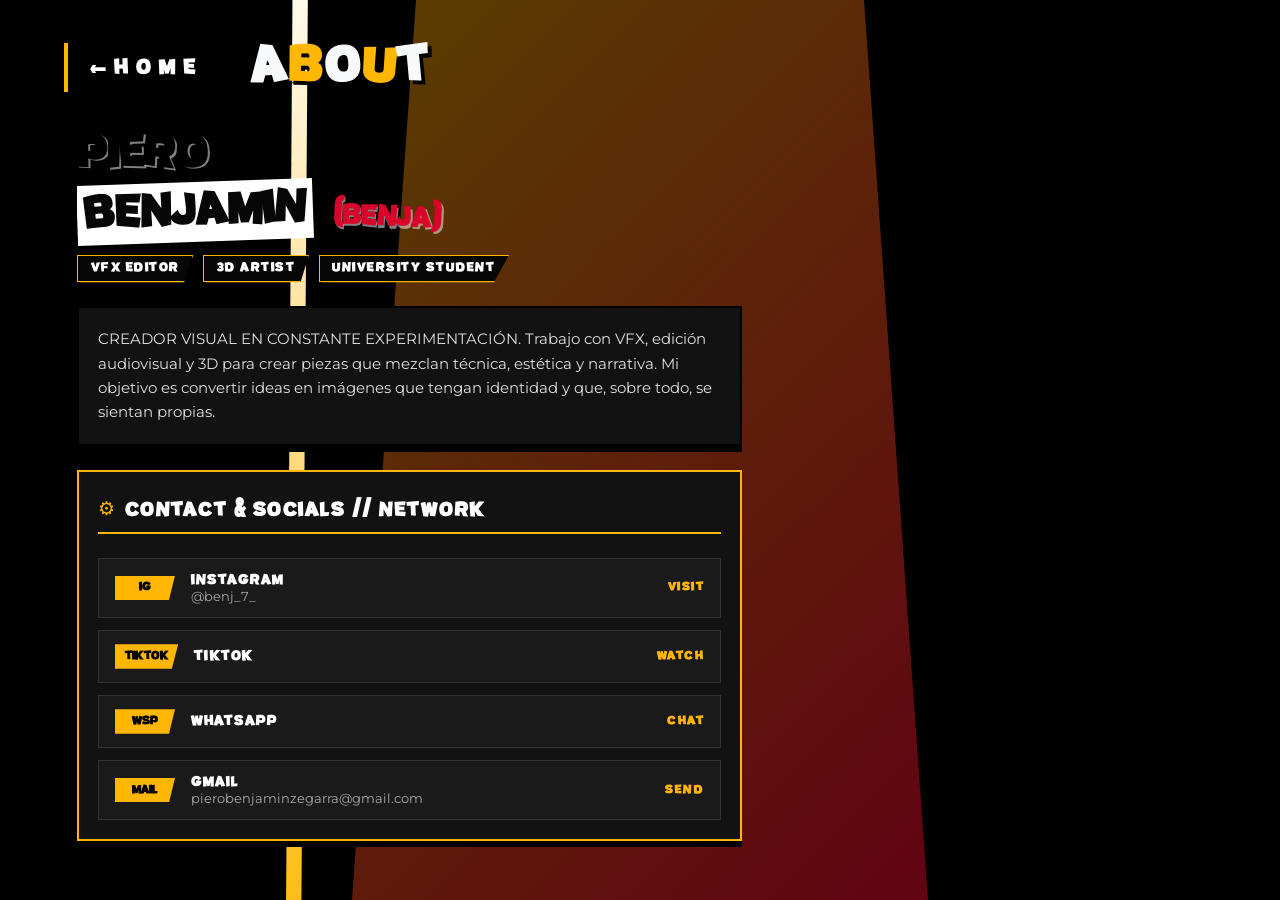
==== commit 2677ed18: "Fix video 1-frame flicker glitch and complete mobile responsive layout" ====
--- a/about.html
+++ b/about.html
@@ -14,7 +14,7 @@
   <link rel="preconnect" href="https://fonts.googleapis.com">
   <link rel="preconnect" href="https://fonts.gstatic.com" crossorigin>
   <link href="https://fonts.googleapis.com/css2?family=Anton&family=Montserrat:wght@500;700;900&display=swap" rel="stylesheet">
-  <link rel="stylesheet" href="styles.css?v=6.0">
+  <link rel="stylesheet" href="styles.css?v=7.0">
 </head>
 <body class="theme-yellow-about">
 
@@ -154,6 +154,6 @@
   </div>
 
   <!-- Script JavaScript Principal -->
-  <script type="module" src="script.js"></script>
+  <script type="module" src="script.js?v=7.0"></script>
 </body>
 </html>
--- a/styles.css
+++ b/styles.css
@@ -86,7 +86,7 @@
   Video de Fondo Animado (.bg-animated)
 */
 .bg-animated {
-  position: absolute;
+  position: fixed;
   top: 0;
   left: 0;
   width: 100vw;
@@ -94,8 +94,11 @@
   object-fit: cover;
   z-index: 2;
   pointer-events: none;
+  background-color: #000000;
   opacity: 1;
   filter: contrast(105%) brightness(100%);
+  backface-visibility: hidden;
+  transform: translateZ(0);
 }
 
 /* 
@@ -1319,14 +1322,63 @@
 }
 
 /* ==========================================================================
-   Compatibilidad Responsiva Móvil (@media (max-width: 768px))
+   Compatibilidad y Optimización Responsiva Móvil (@media (max-width: 768px))
    ========================================================================== */
 @media (max-width: 768px) {
+  /* Habilitar desplazamiento vertical limpio en celulares */
+  html, body, .p3r-global-container {
+    overflow-y: auto !important;
+    height: auto !important;
+    min-height: 100vh !important;
+  }
+
+  /* Encabezado Navegación Compacto Móvil */
+  .p3r-header-nav {
+    position: fixed !important;
+    top: 0 !important;
+    left: 0 !important;
+    right: 0 !important;
+    z-index: 100 !important;
+    background: rgba(5, 5, 5, 0.9) !important;
+    backdrop-filter: blur(10px) !important;
+    padding: 10px 15px !important;
+    border-bottom: 2px solid var(--accent-red) !important;
+    display: flex !important;
+    justify-content: space-between !important;
+    align-items: center !important;
+  }
+
+  .p3r-page-title {
+    font-size: 1.3rem !important;
+  }
+
+  .p3r-back-btn {
+    font-size: 0.75rem !important;
+    padding: 0.25rem 0.5rem !important;
+  }
+
+  /* Reordenado y flujo relativo para contenedores principales */
+  .skills-wrapper,
+  .bento-wrapper,
+  .about-content-left {
+    position: relative !important;
+    top: 0 !important;
+    left: 0 !important;
+    right: 0 !important;
+    bottom: auto !important;
+    margin: 75px auto 30px auto !important;
+    width: 92vw !important;
+    max-width: 100% !important;
+    height: auto !important;
+    overflow: visible !important;
+  }
+
   /* Bento Grid a Columna Unificada */
   .bento-container {
     display: flex !important;
     flex-direction: column !important;
-    gap: 20px !important;
+    gap: 15px !important;
+    width: 100% !important;
   }
 
   /* Resetear Posiciones de las Tarjetas Bento Grid */
@@ -1336,36 +1388,100 @@
     grid-column: auto !important;
     grid-row: auto !important;
     width: 100% !important;
+    min-height: auto !important;
+    padding: 1rem !important;
+  }
+
+  .bento-card.bento-central {
+    min-height: 260px !important;
+  }
+
+  #threejs-container {
+    min-height: 180px !important;
+    height: 200px !important;
   }
 
   /* Ajustes del Carrusel de Videoclips */
   .carousel-slide {
-    padding: 10px 40px !important;
+    padding: 5px 30px !important;
   }
 
   .carousel-slide iframe {
     width: 100% !important;
+    height: 190px !important;
+    aspect-ratio: 16/9 !important;
+  }
+
+  .carousel-btn {
+    width: 28px !important;
+    height: 28px !important;
+    font-size: 0.9rem !important;
+  }
+
+  /* Menú Inicio (index.html) */
+  .p3r-menu-container {
+    position: relative !important;
+    top: 0 !important;
+    left: 0 !important;
+    margin: 110px auto 40px auto !important;
+    width: 90vw !important;
+  }
+
+  .p3r-menu-item {
+    font-size: 1.4rem !important;
+    gap: 0.25rem !important;
+  }
+
+  .p3r-menu-item span {
+    padding: 0.2rem 0.4rem !important;
+    font-size: 1.3rem !important;
   }
 
   /* Botones Sociales (Network / Contact Persona UI) */
+  .social-grid {
+    display: flex !important;
+    flex-direction: column !important;
+    gap: 10px !important;
+    width: 100% !important;
+  }
+
   .social-btn {
-    padding: 15px !important;
+    padding: 12px 15px !important;
     font-size: 0.85rem !important;
+    width: 100% !important;
   }
 
   .social-btn i,
   .social-btn .item-slot-icon {
-    font-size: 1.2rem !important;
+    font-size: 1rem !important;
+    min-width: 45px !important;
   }
 
   /* Contenedor de Skills */
-  .skills-wrapper {
-    width: 90vw !important;
-    left: 5vw !important;
-  }
-
   .skills-container {
     width: 100% !important;
-    padding: 10px !important;
-  }
-}
+    padding: 1.2rem !important;
+    gap: 1rem !important;
+  }
+
+  .skill-title,
+  .skill-value {
+    font-size: 0.9rem !important;
+  }
+
+  .skill-track {
+    height: 20px !important;
+  }
+
+  /* Ocultar superposiciones de arte en pantallas pequeñas para evitar bloqueos */
+  #character-art,
+  #avatar-container {
+    display: none !important;
+  }
+
+  #accent-panel {
+    opacity: 0.25 !important;
+    width: 100vw !important;
+    pointer-events: none !important;
+  }
+}
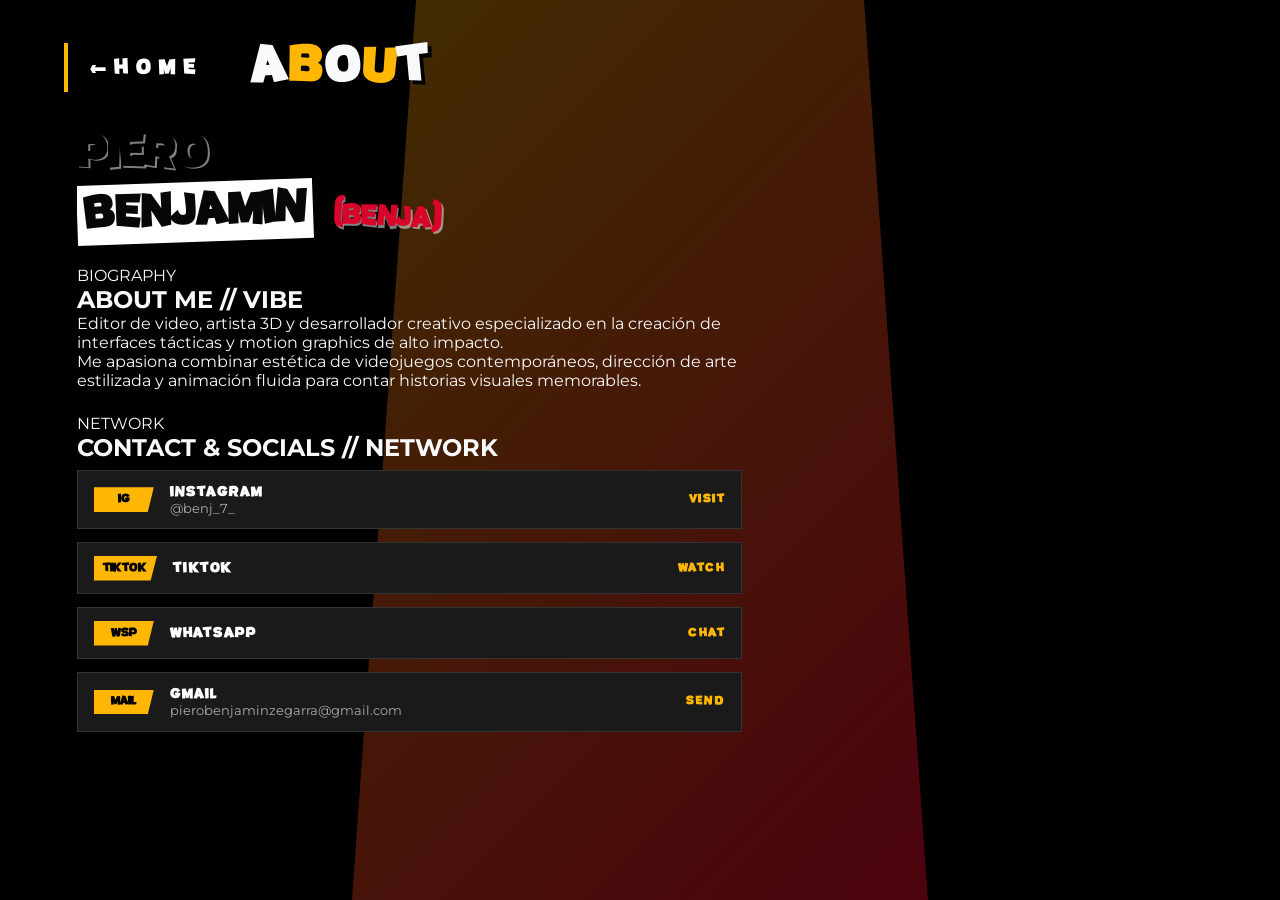
==== commit 2ef950bd: "Optimize GLTF 3D model size for GitHub Pages and fix GPU backdrop-filter streaking glitch" ====
--- a/about.html
+++ b/about.html
@@ -14,11 +14,11 @@
   <link rel="preconnect" href="https://fonts.googleapis.com">
   <link rel="preconnect" href="https://fonts.gstatic.com" crossorigin>
   <link href="https://fonts.googleapis.com/css2?family=Anton&family=Montserrat:wght@500;700;900&display=swap" rel="stylesheet">
-  <link rel="stylesheet" href="styles.css?v=7.0">
+  <link rel="stylesheet" href="styles.css?v=8.0">
 </head>
 <body class="theme-yellow-about">
 
-  <!-- Cortinilla de Transición de Persiana (scaleX desde el centro) -->
+  <!-- Cortinilla de Transición Horizontal -->
   <div id="page-transition" class="scale-wipe active"></div>
 
   <!-- Fallback inmediato para asegurar el retiro de la cortinilla en cualquier entorno -->
@@ -40,13 +40,10 @@
       <source src="assets/videos/bg_about.mp4" type="video/mp4">
     </video>
 
-    <!-- Bloque poligonal masivo en el centro de la pantalla (#accent-panel) -->
+    <!-- Panel de fondo secundario (#accent-panel) amarillo -->
     <div id="accent-panel"></div>
 
-    <!-- Franja de acento oblicua secundaria -->
-    <div class="p3r-yellow-slash"></div>
-
-    <!-- Sistema de Partículas Flotantes en Amarillo/Blanco -->
+    <!-- Sistema de Partículas Flotantes -->
     <div id="particles-container">
       <div class="particle p1"></div>
       <div class="particle p2"></div>
@@ -68,45 +65,38 @@
       </h1>
     </header>
 
-    <!-- Lado Izquierdo: Bloque de Texto Dinámico & Perfil -->
+    <!-- Envoltorio de Contenido Sobre Mí (Fila superior limpia sin recadros) -->
     <main class="about-content-left">
 
-      <!-- Nombre Principal Dinámico -->
-      <div class="profile-header-box">
+      <!-- Fila Superior Limpia: Título del Perfil + Tag (Benja) -->
+      <div class="about-top-header">
         <h1 class="profile-fullname">
           <span>P</span><span>I</span><span>E</span><span>R</span><span>O</span>
           <br>
           <span class="highlight-yellow"><span>B</span><span>E</span><span>N</span><span>J</span><span>A</span><span>M</span><span>I</span><span>N</span></span>
           <span class="nickname-tag">(BENJA)</span>
         </h1>
-
-        <!-- Títulos Destacados -->
-        <div class="profile-roles-container">
-          <span class="role-badge">VFX EDITOR</span>
-          <span class="role-badge">3D ARTIST</span>
-          <span class="role-badge">UNIVERSITY STUDENT</span>
-        </div>
       </div>
 
-      <!-- Biografía Breve -->
-      <div class="profile-bio-box">
-        <p>
-          CREADOR VISUAL EN CONSTANTE EXPERIMENTACIÓN.
-Trabajo con VFX, edición audiovisual y 3D para crear piezas que mezclan técnica, estética y narrativa. Mi objetivo es convertir ideas en imágenes que tengan identidad y que, sobre todo, se sientan propias.
-        </p>
-      </div>
+      <!-- Tarjeta 1: BIOGRAFÍA / BIO -->
+      <article class="about-card bio-card">
+        <div class="card-badge-yellow">BIOGRAPHY</div>
+        <h2>ABOUT ME // VIBE</h2>
+        <div class="bio-text">
+          <p>Editor de video, artista 3D y desarrollador creativo especializado en la creación de interfaces tácticas y motion graphics de alto impacto.</p>
+          <p>Me apasiona combinar estética de videojuegos contemporáneos, dirección de arte estilizada y animación fluida para contar historias visuales memorables.</p>
+        </div>
+      </article>
 
-      <!-- Sección de Redes Sociales y Contacto: CONTACT & SOCIALS // NETWORK -->
-      <section class="gear-inventory-box">
-        <div class="inventory-header">
-          <span class="inv-icon">&#9881;</span>
-          <h2>CONTACT & SOCIALS // NETWORK</h2>
-        </div>
-
+      <!-- Tarjeta 2: Redes Sociales y Contacto (NETWORK) -->
+      <article class="about-card social-card">
+        <div class="card-badge-yellow">NETWORK</div>
+        <h2>CONTACT & SOCIALS // NETWORK</h2>
+        
         <div class="social-grid">
-          <!-- Item 1: Instagram -->
-          <a href="https://www.instagram.com/benj_7_/?hl=es" target="_blank" rel="noopener noreferrer" class="social-btn inventory-item">
-            <div class="item-slot-icon">IG</div>
+          <!-- Botón Instagram -->
+          <a href="https://instagram.com/benj_7_" target="_blank" class="social-btn inventory-item">
+            <span class="item-slot-icon">IG</span>
             <div class="item-details">
               <span class="item-name">INSTAGRAM</span>
               <span class="item-spec">@benj_7_</span>
@@ -114,27 +104,27 @@
             <span class="item-status">VISIT</span>
           </a>
 
-          <!-- Item 2: TikTok -->
-          <a href="https://www.tiktok.com/@perrowaton.edits?is_from_webapp=1&sender_device=pc" target="_blank" rel="noopener noreferrer" class="social-btn inventory-item">
-            <div class="item-slot-icon">TIKTOK</div>
+          <!-- Botón TikTok -->
+          <a href="https://tiktok.com/@benj_7_" target="_blank" class="social-btn inventory-item">
+            <span class="item-slot-icon">TIKTOK</span>
             <div class="item-details">
               <span class="item-name">TIKTOK</span>
             </div>
             <span class="item-status">WATCH</span>
           </a>
 
-          <!-- Item 3: WhatsApp -->
-          <a href="https://wa.me/51964593718" target="_blank" rel="noopener noreferrer" class="social-btn inventory-item">
-            <div class="item-slot-icon">WSP</div>
+          <!-- Botón WhatsApp -->
+          <a href="https://wa.me/51955034604" target="_blank" class="social-btn inventory-item">
+            <span class="item-slot-icon">WSP</span>
             <div class="item-details">
               <span class="item-name">WHATSAPP</span>
             </div>
             <span class="item-status">CHAT</span>
           </a>
 
-          <!-- Item 4: Gmail -->
-          <a href="https://mail.google.com/mail/?view=cm&fs=1&to=pierobenjaminzegarra@gmail.com" target="_blank" rel="noopener noreferrer" class="social-btn inventory-item">
-            <div class="item-slot-icon">MAIL</div>
+          <!-- Botón Gmail Direct Compose -->
+          <a href="https://mail.google.com/mail/?view=cm&fs=1&to=pierobenjaminzegarra@gmail.com" target="_blank" class="social-btn inventory-item">
+            <span class="item-slot-icon">MAIL</span>
             <div class="item-details">
               <span class="item-name">GMAIL</span>
               <span class="item-spec">pierobenjaminzegarra@gmail.com</span>
@@ -142,11 +132,11 @@
             <span class="item-status">SEND</span>
           </a>
         </div>
-      </section>
+      </article>
 
     </main>
 
-    <!-- Lado Derecho: Contenedor del Avatar (Preparado para render PNG transparente) -->
+    <!-- Contenedor del Avatar 2D/3D (Lado Derecho) -->
     <div id="avatar-container">
       <!-- Espacio reservado listo para recibir el render PNG del personaje -->
     </div>
@@ -154,6 +144,6 @@
   </div>
 
   <!-- Script JavaScript Principal -->
-  <script type="module" src="script.js?v=7.0"></script>
+  <script type="module" src="script.js?v=8.0"></script>
 </body>
 </html>
--- a/styles.css
+++ b/styles.css
@@ -113,7 +113,7 @@
   background: linear-gradient(135deg, rgba(217, 4, 41, 0.35) 0%, rgba(7, 7, 7, 0.8) 100%);
   clip-path: polygon(0 0, 85% 0, 65% 100%, 0 100%);
   z-index: 3;
-  backdrop-filter: blur(4px);
+  pointer-events: none;
 }
 
 body.theme-cyan-skills #accent-panel {
@@ -123,10 +123,10 @@
   left: auto;
   width: 30vw;
   height: 100vh;
-  background: linear-gradient(135deg, rgba(0, 245, 212, 0.25) 0%, rgba(0, 119, 182, 0.5) 100%);
+  background: linear-gradient(135deg, rgba(0, 245, 212, 0.18) 0%, rgba(0, 119, 182, 0.4) 100%);
   clip-path: polygon(50% 0, 100% 0, 100% 100%, 30% 100%);
   z-index: 3;
-  backdrop-filter: blur(4px);
+  pointer-events: none;
 }
 
 body.theme-yellow-about #accent-panel {
@@ -135,10 +135,10 @@
   left: 25vw;
   width: 50vw;
   height: 100vh;
-  background: linear-gradient(135deg, rgba(255, 183, 3, 0.35) 0%, rgba(217, 4, 41, 0.45) 100%);
+  background: linear-gradient(135deg, rgba(255, 183, 3, 0.25) 0%, rgba(217, 4, 41, 0.35) 100%);
   clip-path: polygon(15% 0, 85% 0, 95% 100%, 5% 100%);
   z-index: 3;
-  backdrop-filter: blur(4px);
+  pointer-events: none;
 }
 
 /* 
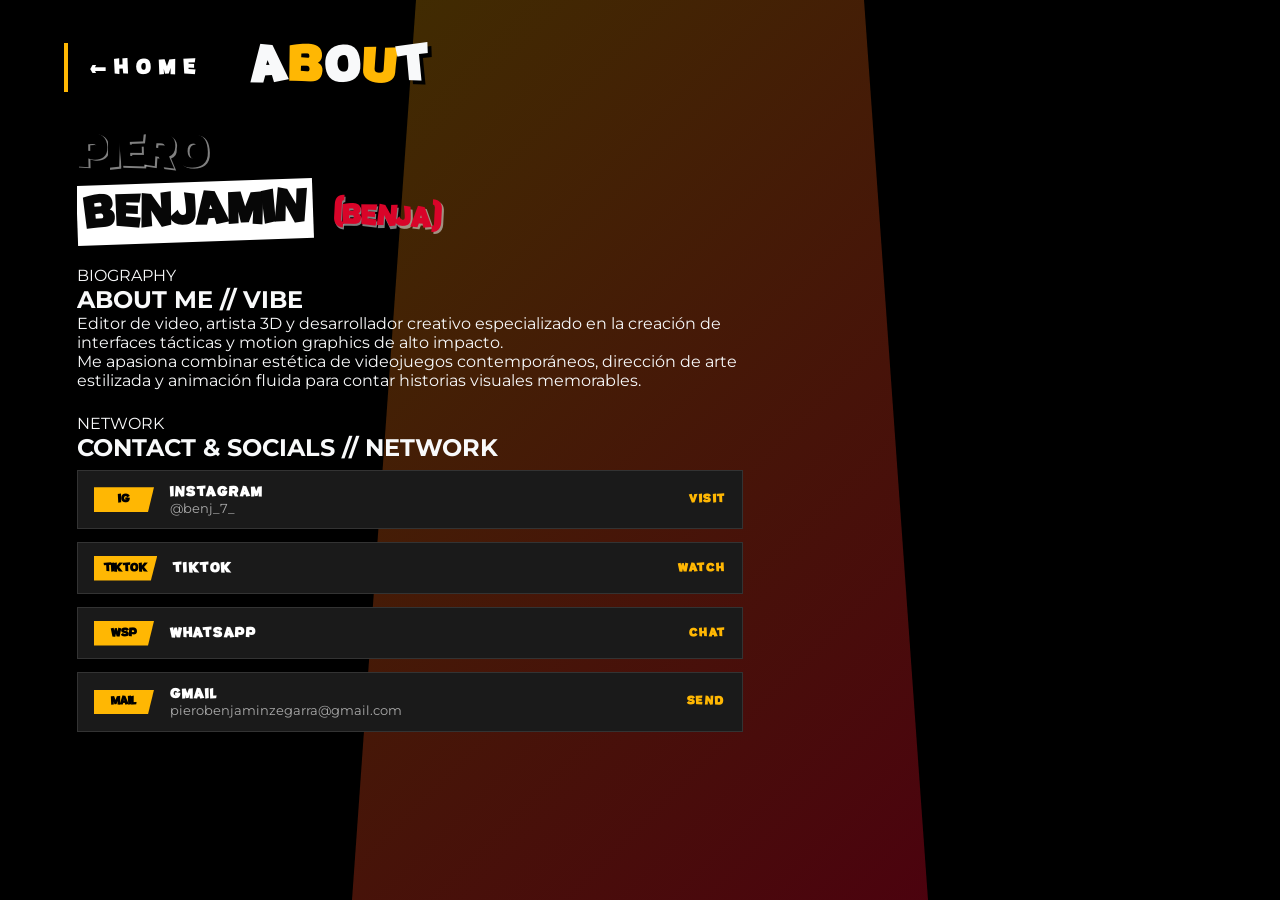
==== commit c69ecf3f: "Optimize page switching performance with Speculation Rules, hover prefetching, lazy iframes, and har" ====
--- a/about.html
+++ b/about.html
@@ -14,7 +14,19 @@
   <link rel="preconnect" href="https://fonts.googleapis.com">
   <link rel="preconnect" href="https://fonts.gstatic.com" crossorigin>
   <link href="https://fonts.googleapis.com/css2?family=Anton&family=Montserrat:wght@500;700;900&display=swap" rel="stylesheet">
-  <link rel="stylesheet" href="styles.css?v=8.0">
+  <link rel="stylesheet" href="styles.css?v=9.0">
+
+  <!-- Reglas de Precarga Especulativa Nativa (0ms latencia) -->
+  <script type="speculationrules">
+    {
+      "prefetch": [
+        {
+          "source": "list",
+          "urls": ["index.html", "projects.html", "skills.html", "about.html"]
+        }
+      ]
+    }
+  </script>
 </head>
 <body class="theme-yellow-about">
 
@@ -27,7 +39,7 @@
       const pt = document.getElementById('page-transition');
       if (pt) {
         pt.classList.add('exit');
-        setTimeout(() => { pt.classList.remove('exit', 'active'); }, 150);
+        setTimeout(() => { pt.classList.remove('exit', 'active'); }, 80);
       }
     });
   </script>
@@ -36,7 +48,7 @@
   <div class="p3r-global-container">
 
     <!-- Video de Fondo Animado para Sobre Mí -->
-    <video class="bg-animated" autoplay loop muted playsinline>
+    <video class="bg-animated" autoplay loop muted playsinline preload="auto">
       <source src="assets/videos/bg_about.mp4" type="video/mp4">
     </video>
 
@@ -144,6 +156,6 @@
   </div>
 
   <!-- Script JavaScript Principal -->
-  <script type="module" src="script.js?v=8.0"></script>
+  <script type="module" src="script.js?v=9.0"></script>
 </body>
 </html>
--- a/styles.css
+++ b/styles.css
@@ -510,7 +510,9 @@
   z-index: 9999;
   pointer-events: none;
   opacity: 0;
-  transition: opacity 0.15s ease-out;
+  transition: opacity 0.09s ease-out;
+  will-change: opacity;
+  transform: translateZ(0);
 }
 
 #page-transition::before {
@@ -539,8 +541,8 @@
 body.theme-cyan-skills #page-transition { background: linear-gradient(135deg, #00f5d4 0%, #0077b6 40%, #000000 100%); }
 body.theme-cyan-skills #page-transition::before { background-color: #00f5d4; }
 
-#page-transition.active { opacity: 1; pointer-events: all; transition: opacity 0.15s ease-in; }
-#page-transition.exit { opacity: 0; pointer-events: none; transition: opacity 0.15s ease-out; }
+#page-transition.active { opacity: 1; pointer-events: all; transition: opacity 0.08s ease-in; }
+#page-transition.exit { opacity: 0; pointer-events: none; transition: opacity 0.09s ease-out; }
 
 /* Transición Vertical (#page-transition.vertical-wipe) */
 #page-transition.vertical-wipe {
@@ -966,6 +968,34 @@
   backface-visibility: hidden;
 }
 
+/* Estado oculto para pestañas inactivas */
+.tab-content {
+  display: none;
+  opacity: 0;
+  transform: scale(1);
+}
+
+/* Animación Digital Snap Estilo Persona 3 (Escalado rápido sin movimientos laterales) */
+@keyframes p3Snap {
+  0% {
+    opacity: 0;
+    transform: scale(0.97);
+  }
+  100% {
+    opacity: 1;
+    transform: scale(1);
+  }
+}
+
+.tab-content.active,
+.skills-container,
+.bento-wrapper,
+.about-content-left {
+  backface-visibility: hidden;
+  will-change: transform, opacity;
+  animation: p3Snap 0.25s cubic-bezier(0.1, 0.9, 0.2, 1) forwards;
+}
+
 .skills-container {
   background-color: rgba(5, 17, 26, 0.95);
   border: 2px solid #00e5ff;
@@ -975,20 +1005,6 @@
   flex-direction: column;
   gap: 1.4rem;
   clip-path: polygon(0 0, 100% 0, 98% 100%, 0 100%);
-  backface-visibility: hidden;
-  animation: p3Snap 0.25s cubic-bezier(0.1, 0.9, 0.2, 1) forwards;
-}
-
-/* Animación Digital Snap Estilo Persona 3 (Escalado rápido sin movimientos laterales) */
-@keyframes p3Snap {
-  0% {
-    opacity: 0;
-    transform: scale(0.97);
-  }
-  100% {
-    opacity: 1;
-    transform: scale(1);
-  }
 }
 
 .skills-header {
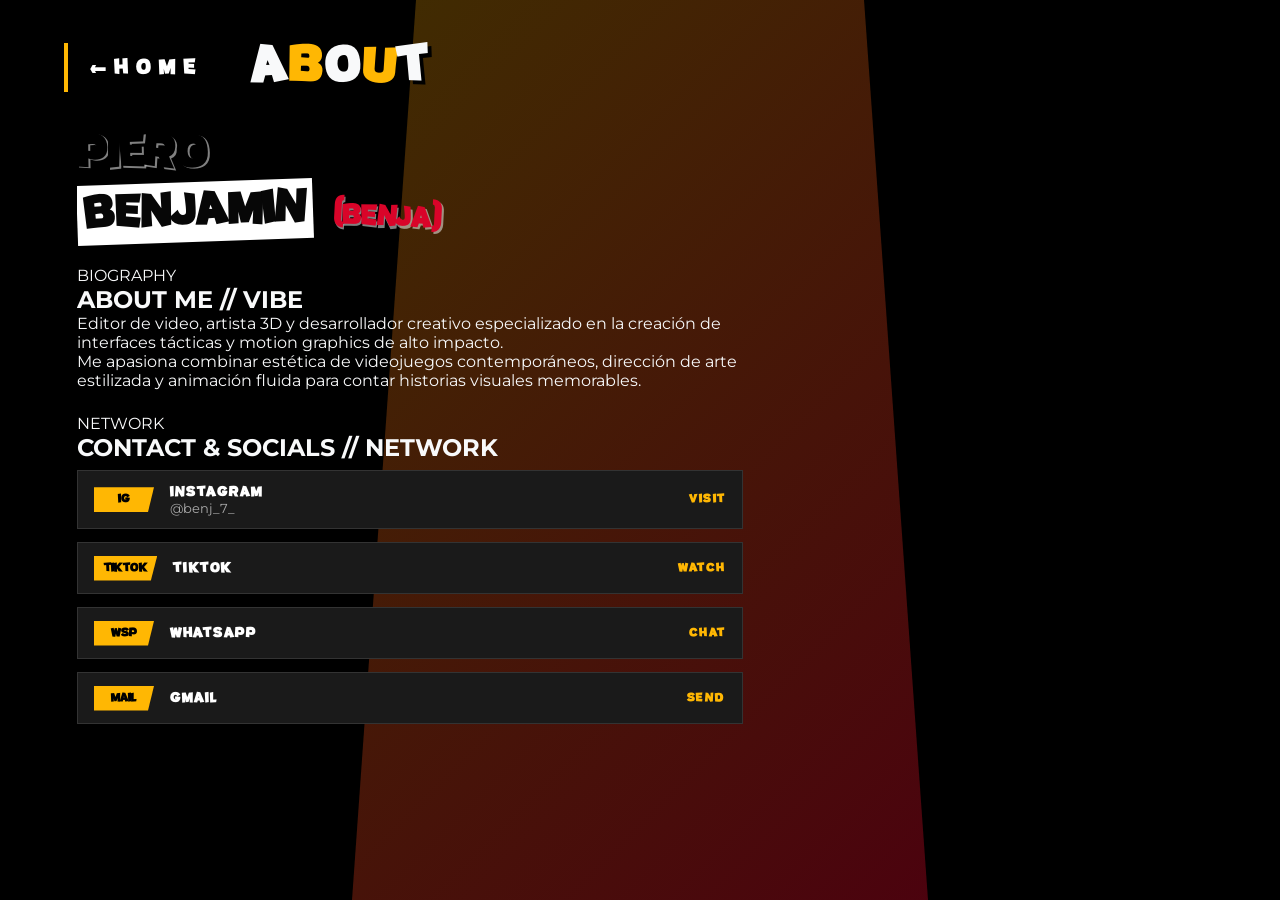
==== commit 95348feb: "mejor optimizado" ====
--- a/about.html
+++ b/about.html
@@ -139,7 +139,7 @@
             <span class="item-slot-icon">MAIL</span>
             <div class="item-details">
               <span class="item-name">GMAIL</span>
-              <span class="item-spec">pierobenjaminzegarra@gmail.com</span>
+              <span class="item-spec"></span>
             </div>
             <span class="item-status">SEND</span>
           </a>
